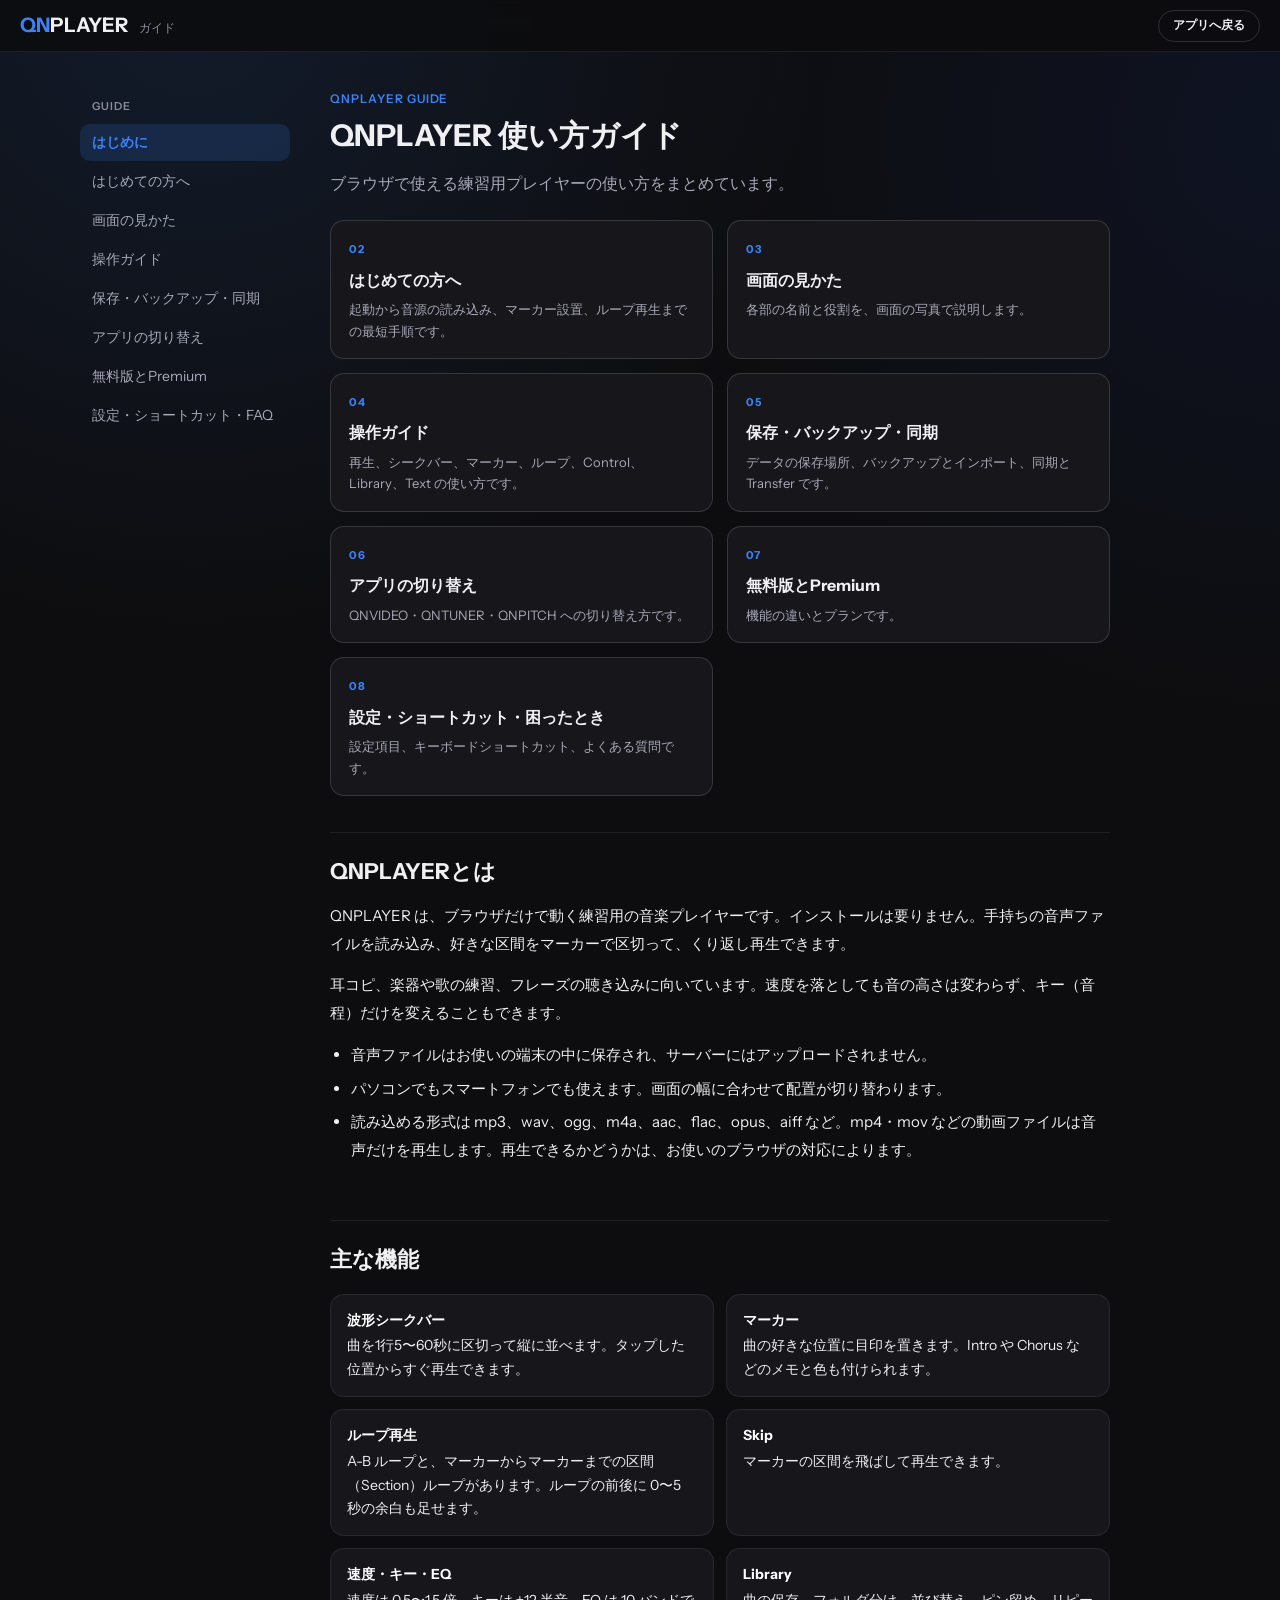
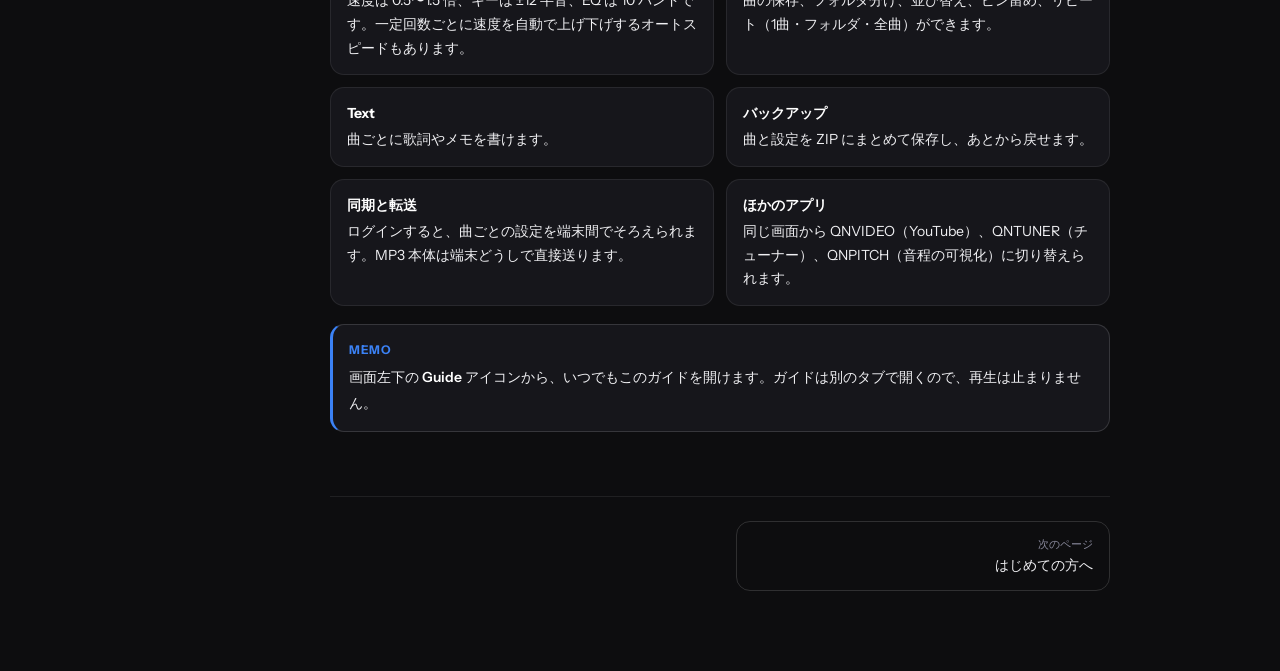
==== guide/index.html @ 4bb79da4 "4.12.0" ====
<!DOCTYPE html>
<html lang="ja">
<head>
<meta charset="UTF-8">
<meta name="viewport" content="width=device-width, initial-scale=1">
<title>QNPLAYER 使い方ガイド | QNPLAYER ガイド</title>
<link rel="icon" type="image/x-icon" href="../favicon/favicon.ico">
<link rel="stylesheet" href="https://fonts.googleapis.com/css2?family=Instrument+Sans:wght@400;500;600;700&amp;display=swap">
<link rel="stylesheet" href="guide.css">
<script src="guide.js"></script>
</head>
<body>
<header class="g-top">
  <a class="g-logo" href="index.html"><b>QN</b>PLAYER<small>ガイド</small></a>
  <span class="g-top-spacer"></span>
  <a class="g-back" href="../index.html">アプリへ戻る</a>
</header>
<div class="g-shell">
  <nav class="g-nav" aria-label="ガイドの目次">
    <p class="g-nav-title">Guide</p>
    <a href="index.html" class="is-current">はじめに</a><a href="start.html">はじめての方へ</a><a href="screen.html">画面の見かた</a><a href="operations.html">操作ガイド</a><a href="data.html">保存・バックアップ・同期</a><a href="apps.html">アプリの切り替え</a><a href="plan.html">無料版とPremium</a><a href="reference.html">設定・ショートカット・FAQ</a>
  </nav>
  <main class="g-main">
    <p class="g-eyebrow">QNPLAYER GUIDE</p>
    <h1>QNPLAYER 使い方ガイド</h1>
    <p class="g-lead">ブラウザで使える練習用プレイヤーの使い方をまとめています。</p>

<div class="g-cards"><a class="g-card" href="start.html"><em>02</em><b>はじめての方へ</b><span>起動から音源の読み込み、マーカー設置、ループ再生までの最短手順です。</span></a><a class="g-card" href="screen.html"><em>03</em><b>画面の見かた</b><span>各部の名前と役割を、画面の写真で説明します。</span></a><a class="g-card" href="operations.html"><em>04</em><b>操作ガイド</b><span>再生、シークバー、マーカー、ループ、Control、Library、Text の使い方です。</span></a><a class="g-card" href="data.html"><em>05</em><b>保存・バックアップ・同期</b><span>データの保存場所、バックアップとインポート、同期と Transfer です。</span></a><a class="g-card" href="apps.html"><em>06</em><b>アプリの切り替え</b><span>QNVIDEO・QNTUNER・QNPITCH への切り替え方です。</span></a><a class="g-card" href="plan.html"><em>07</em><b>無料版とPremium</b><span>機能の違いとプランです。</span></a><a class="g-card" href="reference.html"><em>08</em><b>設定・ショートカット・困ったとき</b><span>設定項目、キーボードショートカット、よくある質問です。</span></a></div>

<h2 id="about">QNPLAYERとは</h2>
<p>QNPLAYER は、ブラウザだけで動く練習用の音楽プレイヤーです。インストールは要りません。手持ちの音声ファイルを読み込み、好きな区間をマーカーで区切って、くり返し再生できます。</p>
<p>耳コピ、楽器や歌の練習、フレーズの聴き込みに向いています。速度を落としても音の高さは変わらず、キー（音程）だけを変えることもできます。</p>
<ul>
  <li>音声ファイルはお使いの端末の中に保存され、サーバーにはアップロードされません。</li>
  <li>パソコンでもスマートフォンでも使えます。画面の幅に合わせて配置が切り替わります。</li>
  <li>読み込める形式は mp3、wav、ogg、m4a、aac、flac、opus、aiff など。mp4・mov などの動画ファイルは音声だけを再生します。再生できるかどうかは、お使いのブラウザの対応によります。</li>
</ul>

<h2 id="features">主な機能</h2>
<ul class="g-feat">
  <li><b>波形シークバー</b>曲を1行5〜60秒に区切って縦に並べます。タップした位置からすぐ再生できます。</li>
  <li><b>マーカー</b>曲の好きな位置に目印を置きます。Intro や Chorus などのメモと色も付けられます。</li>
  <li><b>ループ再生</b>A-B ループと、マーカーからマーカーまでの区間（Section）ループがあります。ループの前後に 0〜5 秒の余白も足せます。</li>
  <li><b>Skip</b>マーカーの区間を飛ばして再生できます。</li>
  <li><b>速度・キー・EQ</b>速度は 0.5〜1.5 倍、キーは ±12 半音、EQ は 10 バンドです。一定回数ごとに速度を自動で上げ下げするオートスピードもあります。</li>
  <li><b>Library</b>曲の保存、フォルダ分け、並び替え、ピン留め、リピート（1曲・フォルダ・全曲）ができます。</li>
  <li><b>Text</b>曲ごとに歌詞やメモを書けます。</li>
  <li><b>バックアップ</b>曲と設定を ZIP にまとめて保存し、あとから戻せます。</li>
  <li><b>同期と転送</b>ログインすると、曲ごとの設定を端末間でそろえられます。MP3 本体は端末どうしで直接送ります。</li>
  <li><b>ほかのアプリ</b>同じ画面から QNVIDEO（YouTube）、QNTUNER（チューナー）、QNPITCH（音程の可視化）に切り替えられます。</li>
</ul>
<div class="g-note"><span class="g-note-title">MEMO</span>画面左下の <strong>Guide</strong> アイコンから、いつでもこのガイドを開けます。ガイドは別のタブで開くので、再生は止まりません。</div>

    <div class="g-pager"><span></span><a class="next" href="start.html"><small>次のページ</small>はじめての方へ</a></div>
  </main>
</div>
</body>
</html>
---- guide/guide.css ----
/* guide.css — アプリ内ガイド(guide/*.html)共通。色・角丸・文字はアプリ(style-core.css)のトークンに揃える */
:root {
  --accent-primary: #3b82f6;
  --accent-secondary: #1d4ed8;
  --icon-muted: #8b8b9e;
  --text-bright: #f0f0f3;
  --text-dim: #a8a8b8;
  --border-subtle: rgba(255,255,255,0.08);
  --border-strong: rgba(255,255,255,0.14);
  --surface: #16161b;
  --surface-2: #1c1c24;
  --radius-pill: 999px;
  --radius-field: 10px;
  --radius-popup: 14px;
  --radius-modal: 20px;
}
* { box-sizing: border-box; }
html { scroll-behavior: smooth; -webkit-text-size-adjust: 100%; }
body {
  margin: 0;
  background:
    radial-gradient(circle at 15% 0%, color-mix(in srgb, var(--accent-primary) 12%, transparent), transparent 45%),
    radial-gradient(circle at 100% 15%, color-mix(in srgb, var(--accent-secondary) 10%, transparent), transparent 40%),
    #0d0d0f;
  background-attachment: fixed;
  color: var(--text-bright);
  font-family: 'Instrument Sans', -apple-system, BlinkMacSystemFont, 'Hiragino Sans', 'Yu Gothic', 'Noto Sans JP', sans-serif;
  font-size: 15px;
  line-height: 1.85;
}
a { color: var(--accent-primary); text-decoration: none; }
a:hover { text-decoration: underline; }

.g-top {
  position: sticky; top: 0; z-index: 20;
  display: flex; align-items: center; gap: 16px;
  height: 52px; padding: 0 20px;
  background: rgba(13,13,15,0.9); backdrop-filter: blur(10px); -webkit-backdrop-filter: blur(10px);
  border-bottom: 1px solid var(--border-subtle);
}
.g-logo { font-weight: 700; font-size: 20px; letter-spacing: 0.01em; color: var(--text-bright); text-decoration: none !important; }
.g-logo b { color: var(--accent-primary); font-weight: 700; }
.g-logo small { margin-left: 10px; font-size: 12px; font-weight: 500; color: var(--icon-muted); letter-spacing: 0; }
.g-top-spacer { flex: 1; }
.g-back {
  display: inline-flex; align-items: center; height: 32px; padding: 0 14px;
  border: 1px solid var(--border-strong); border-radius: var(--radius-pill);
  color: var(--text-bright); font-size: 12px; font-weight: 600; text-decoration: none !important;
}
.g-back:hover { border-color: var(--accent-primary); color: var(--accent-primary); }

.g-shell { display: flex; align-items: flex-start; max-width: 1160px; margin: 0 auto; padding: 0 20px; gap: 40px; }
.g-nav {
  position: sticky; top: 72px; flex: 0 0 210px; padding: 24px 0;
  max-height: calc(100vh - 72px); overflow-y: auto;
}
.g-nav-title { font-size: 11px; font-weight: 600; letter-spacing: 0.08em; color: var(--icon-muted); text-transform: uppercase; margin: 0 0 8px 12px; }
.g-nav a {
  display: block; padding: 8px 12px; margin-bottom: 2px; border-radius: var(--radius-field);
  color: var(--text-dim); font-size: 14px; line-height: 1.5; text-decoration: none !important;
}
.g-nav a:hover { background: rgba(255,255,255,0.06); color: var(--text-bright); }
.g-nav a.is-current { background: color-mix(in srgb, var(--accent-primary) 16%, transparent); color: var(--accent-primary); font-weight: 600; }

.g-main { flex: 1; min-width: 0; max-width: 780px; padding: 36px 0 80px; }
.g-eyebrow { font-size: 12px; font-weight: 600; letter-spacing: 0.08em; color: var(--accent-primary); margin: 0 0 6px; }
h1 { font-size: 30px; line-height: 1.35; margin: 0 0 12px; font-weight: 700; }
.g-lead { font-size: 16px; color: var(--text-dim); margin: 0 0 8px; }
h2 { font-size: 22px; line-height: 1.4; margin: 56px 0 14px; padding-top: 24px; border-top: 1px solid var(--border-subtle); font-weight: 700; scroll-margin-top: 72px; }
h2:first-of-type { margin-top: 36px; }
h3 { font-size: 16px; margin: 32px 0 8px; color: var(--accent-primary); font-weight: 700; scroll-margin-top: 72px; }
p { margin: 0 0 14px; }
ul, ol { margin: 0 0 16px; padding-left: 1.4em; }
li { margin-bottom: 6px; }
li > ul, li > ol { margin: 6px 0 0; }
strong { color: #fff; font-weight: 600; }
code, kbd {
  font-family: 'SFMono-Regular', ui-monospace, Menlo, Consolas, monospace; font-size: 0.88em;
  background: var(--surface-2); border: 1px solid var(--border-strong); border-radius: 6px; padding: 1px 6px;
}
kbd { border-bottom-width: 2px; white-space: nowrap; }

.g-fig { margin: 20px 0 26px; }
.g-fig img { display: block; width: 100%; height: auto; border: 1px solid var(--border-strong); border-radius: var(--radius-popup); background: #0d0d0f; cursor: zoom-in; }
.g-fig figcaption { margin-top: 8px; font-size: 12px; color: var(--icon-muted); line-height: 1.6; }
.g-fig.is-narrow { max-width: 340px; }
.g-fig-row { display: flex; gap: 16px; align-items: flex-start; flex-wrap: wrap; margin: 20px 0 26px; }
.g-fig-row .g-fig { margin: 0; flex: 1 1 220px; }
.g-fig-row .g-fig.is-narrow { flex: 0 1 300px; }

.g-note, .g-warn {
  margin: 18px 0; padding: 14px 16px; border-radius: var(--radius-popup);
  border: 1px solid var(--border-strong); background: var(--surface); font-size: 14px;
}
.g-note { border-left: 3px solid var(--accent-primary); }
.g-warn { border-left: 3px solid #f59e0b; }
.g-note > :last-child, .g-warn > :last-child { margin-bottom: 0; }
.g-note-title { display: block; font-size: 12px; font-weight: 700; letter-spacing: 0.06em; color: var(--accent-primary); margin-bottom: 4px; }
.g-warn .g-note-title { color: #f59e0b; }

.g-table-wrap { overflow-x: auto; margin: 16px 0 22px; border: 1px solid var(--border-subtle); border-radius: var(--radius-popup); }
table { width: 100%; border-collapse: collapse; font-size: 14px; }
th, td { text-align: left; padding: 10px 14px; vertical-align: top; border-bottom: 1px solid var(--border-subtle); line-height: 1.7; }
th { background: var(--surface); color: var(--icon-muted); font-size: 12px; font-weight: 600; letter-spacing: 0.04em; white-space: nowrap; }
tr:last-child td { border-bottom: 0; }
td:first-child { white-space: nowrap; color: #fff; font-weight: 600; }
td.wrap-first:first-child { white-space: normal; }

.g-steps { list-style: none; padding: 0; counter-reset: step; margin: 20px 0; }
.g-steps > li { position: relative; padding: 0 0 0 48px; margin-bottom: 26px; counter-increment: step; }
.g-steps > li::before {
  content: counter(step); position: absolute; left: 0; top: 0; width: 32px; height: 32px; border-radius: 50%;
  background: var(--accent-primary); color: #fff; font-weight: 700; font-size: 15px; line-height: 32px; text-align: center;
}
.g-steps > li > strong:first-child { display: block; font-size: 17px; margin-bottom: 4px; }

.g-badge { display: inline-block; min-width: 20px; padding: 0 6px; margin-right: 4px; border-radius: 11px; background: #ffb020; color: #111; font-size: 12px; font-weight: 700; line-height: 20px; text-align: center; }

.g-cards { display: grid; grid-template-columns: repeat(2, 1fr); gap: 14px; margin: 22px 0; }
.g-card {
  display: block; padding: 18px 18px 16px; border: 1px solid var(--border-strong); border-radius: var(--radius-popup);
  background: var(--surface); color: var(--text-bright); text-decoration: none !important; transition: border-color .13s, transform .13s;
}
.g-card:hover { border-color: var(--accent-primary); transform: translateY(-1px); }
.g-card b { display: block; font-size: 16px; margin-bottom: 4px; }
.g-card span { display: block; font-size: 13px; color: var(--text-dim); line-height: 1.65; }
.g-card em { display: block; font-style: normal; font-size: 11px; font-weight: 700; letter-spacing: 0.08em; color: var(--accent-primary); margin-bottom: 6px; }

.g-feat { display: grid; grid-template-columns: repeat(2, 1fr); gap: 12px; margin: 18px 0; padding: 0; list-style: none; }
.g-feat li { margin: 0; padding: 14px 16px; border: 1px solid var(--border-subtle); border-radius: var(--radius-popup); background: var(--surface); font-size: 14px; line-height: 1.7; }
.g-feat li b { display: block; color: #fff; margin-bottom: 2px; }

.g-pager { display: flex; justify-content: space-between; gap: 12px; margin-top: 64px; padding-top: 24px; border-top: 1px solid var(--border-subtle); }
.g-pager a {
  flex: 1; max-width: 48%; padding: 14px 16px; border: 1px solid var(--border-strong); border-radius: var(--radius-popup);
  color: var(--text-bright); text-decoration: none !important; font-size: 14px; line-height: 1.5;
}
.g-pager a small { display: block; font-size: 11px; color: var(--icon-muted); margin-bottom: 2px; }
.g-pager a:hover { border-color: var(--accent-primary); }
.g-pager a.next { text-align: right; margin-left: auto; }

.g-lightbox { position: fixed; inset: 0; z-index: 100; display: none; align-items: center; justify-content: center; padding: 20px; background: rgba(0,0,0,0.88); cursor: zoom-out; }
.g-lightbox.is-open { display: flex; }
.g-lightbox img { max-width: 100%; max-height: 100%; border-radius: var(--radius-popup); }

@media (max-width: 860px) {
  body { font-size: 15px; }
  .g-shell { display: block; padding: 0 16px; }
  .g-nav { position: static; max-height: none; padding: 14px 0 0; display: flex; gap: 6px; overflow-x: auto; scrollbar-width: none; }
  .g-nav::-webkit-scrollbar { display: none; }
  .g-nav-title { display: none; }
  .g-nav a { flex: 0 0 auto; margin: 0; padding: 7px 14px; border: 1px solid var(--border-strong); border-radius: var(--radius-pill); font-size: 13px; white-space: nowrap; }
  .g-nav a.is-current { border-color: var(--accent-primary); }
  .g-main { padding-top: 22px; }
  h1 { font-size: 25px; }
  h2 { font-size: 20px; margin-top: 44px; }
  .g-cards, .g-feat { grid-template-columns: 1fr; }
  .g-top { padding: 0 16px; }
  .g-logo small { display: none; }
  .g-pager { flex-direction: column; }
  .g-pager a { max-width: none; }
  td:first-child { white-space: normal; }
}
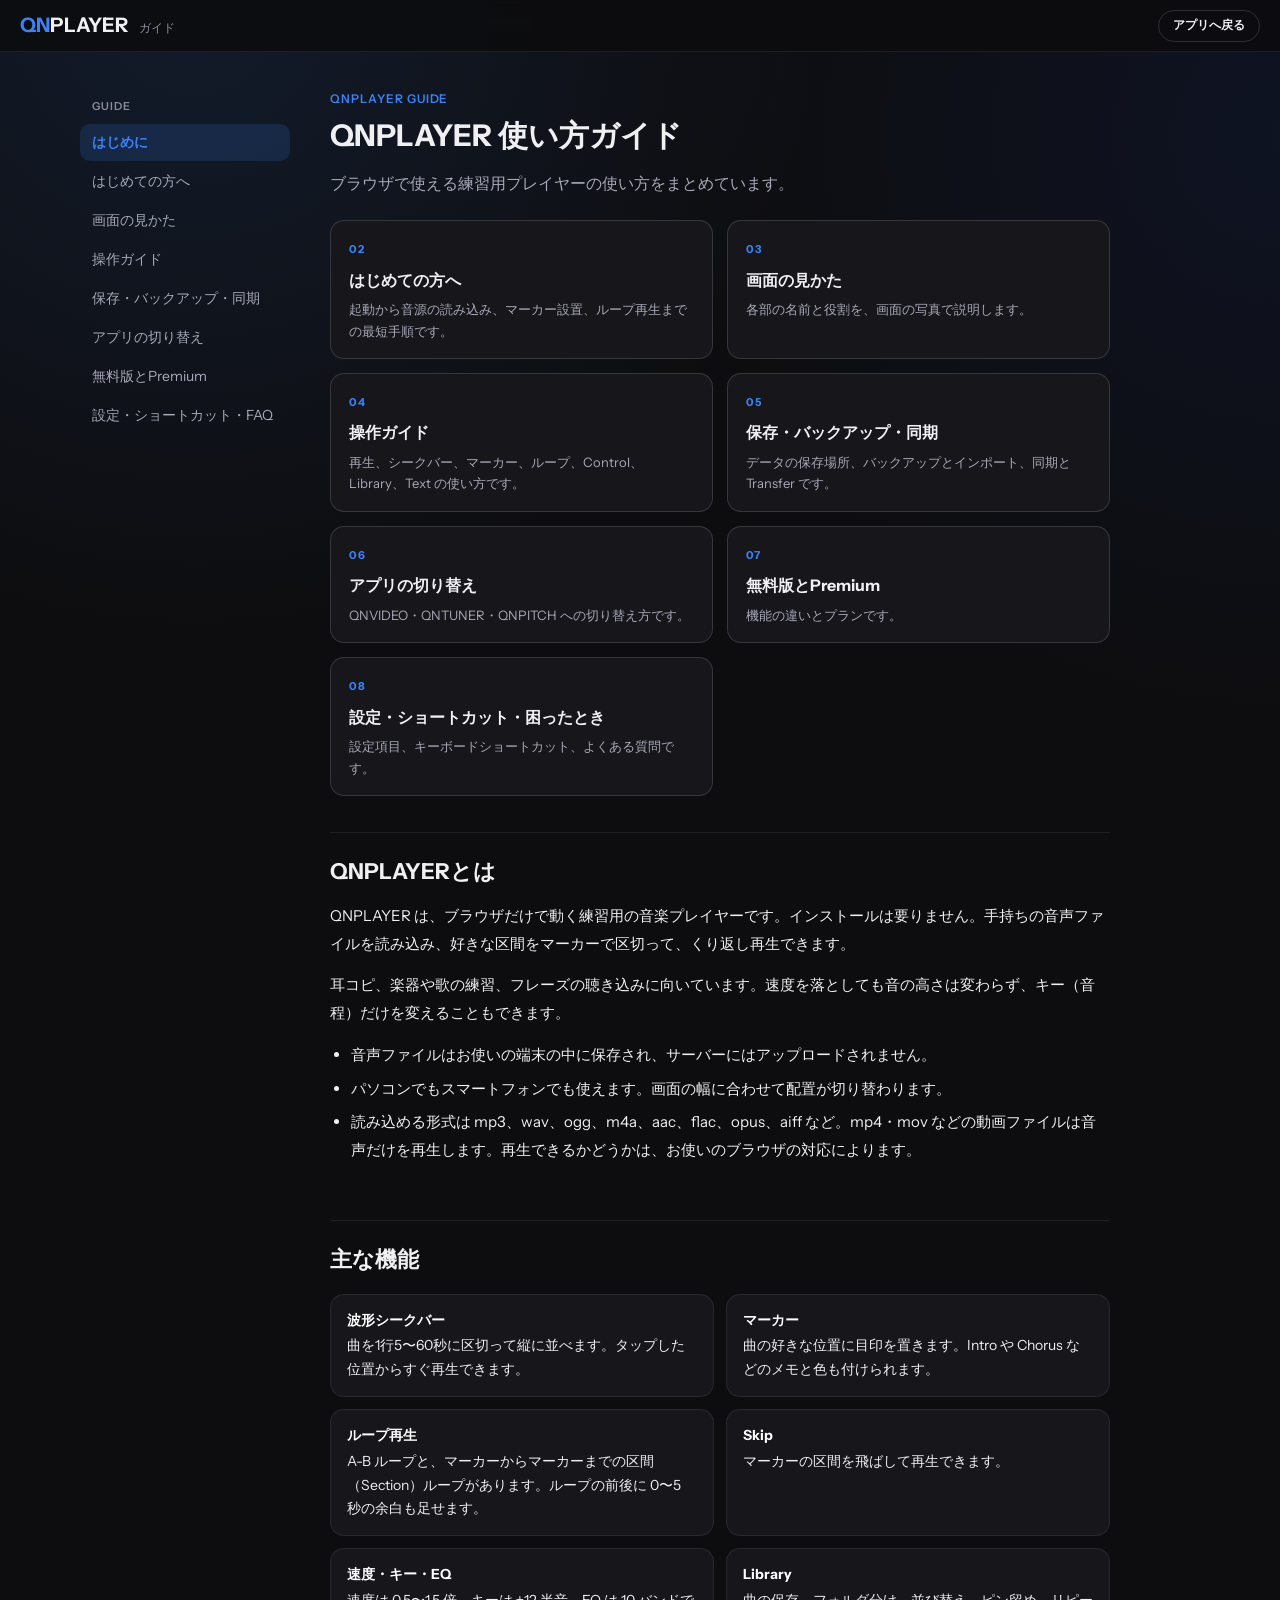
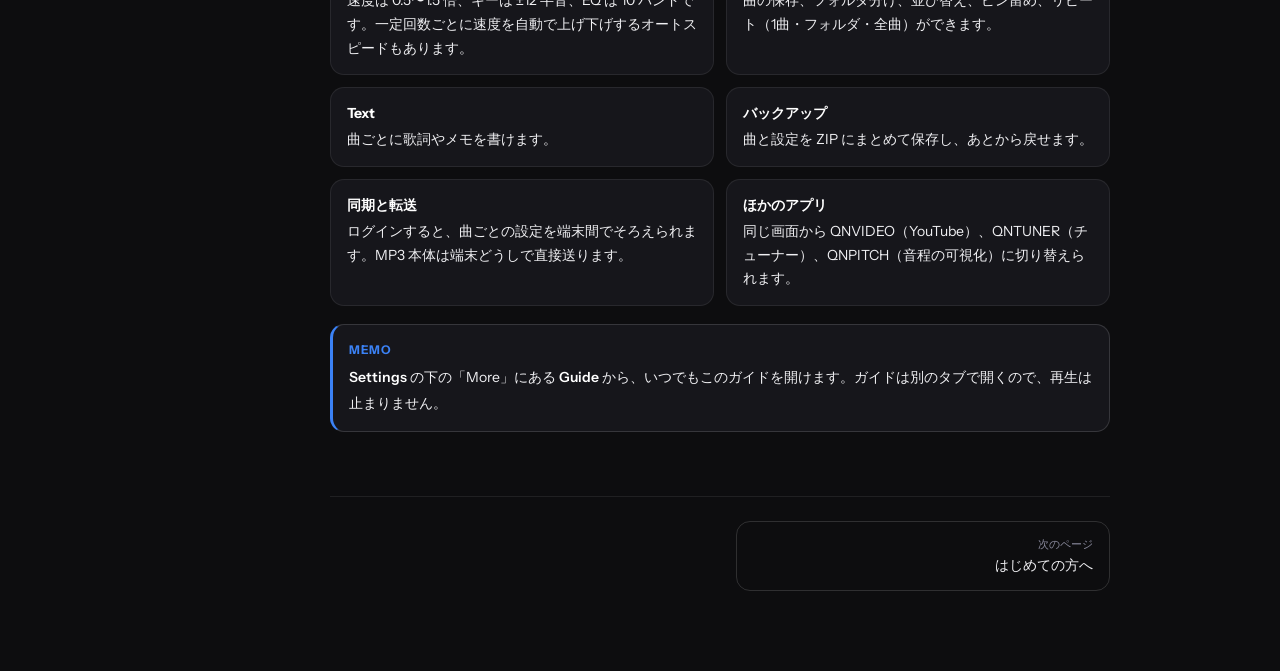
==== commit a9b446ee: "4.14.0" ====
--- a/guide/index.html
+++ b/guide/index.html
@@ -49,7 +49,7 @@
   <li><b>同期と転送</b>ログインすると、曲ごとの設定を端末間でそろえられます。MP3 本体は端末どうしで直接送ります。</li>
   <li><b>ほかのアプリ</b>同じ画面から QNVIDEO（YouTube）、QNTUNER（チューナー）、QNPITCH（音程の可視化）に切り替えられます。</li>
 </ul>
-<div class="g-note"><span class="g-note-title">MEMO</span>画面左下の <strong>Guide</strong> アイコンから、いつでもこのガイドを開けます。ガイドは別のタブで開くので、再生は止まりません。</div>
+<div class="g-note"><span class="g-note-title">MEMO</span><strong>Settings</strong> の下の「More」にある <strong>Guide</strong> から、いつでもこのガイドを開けます。ガイドは別のタブで開くので、再生は止まりません。</div>
 
     <div class="g-pager"><span></span><a class="next" href="start.html"><small>次のページ</small>はじめての方へ</a></div>
   </main>
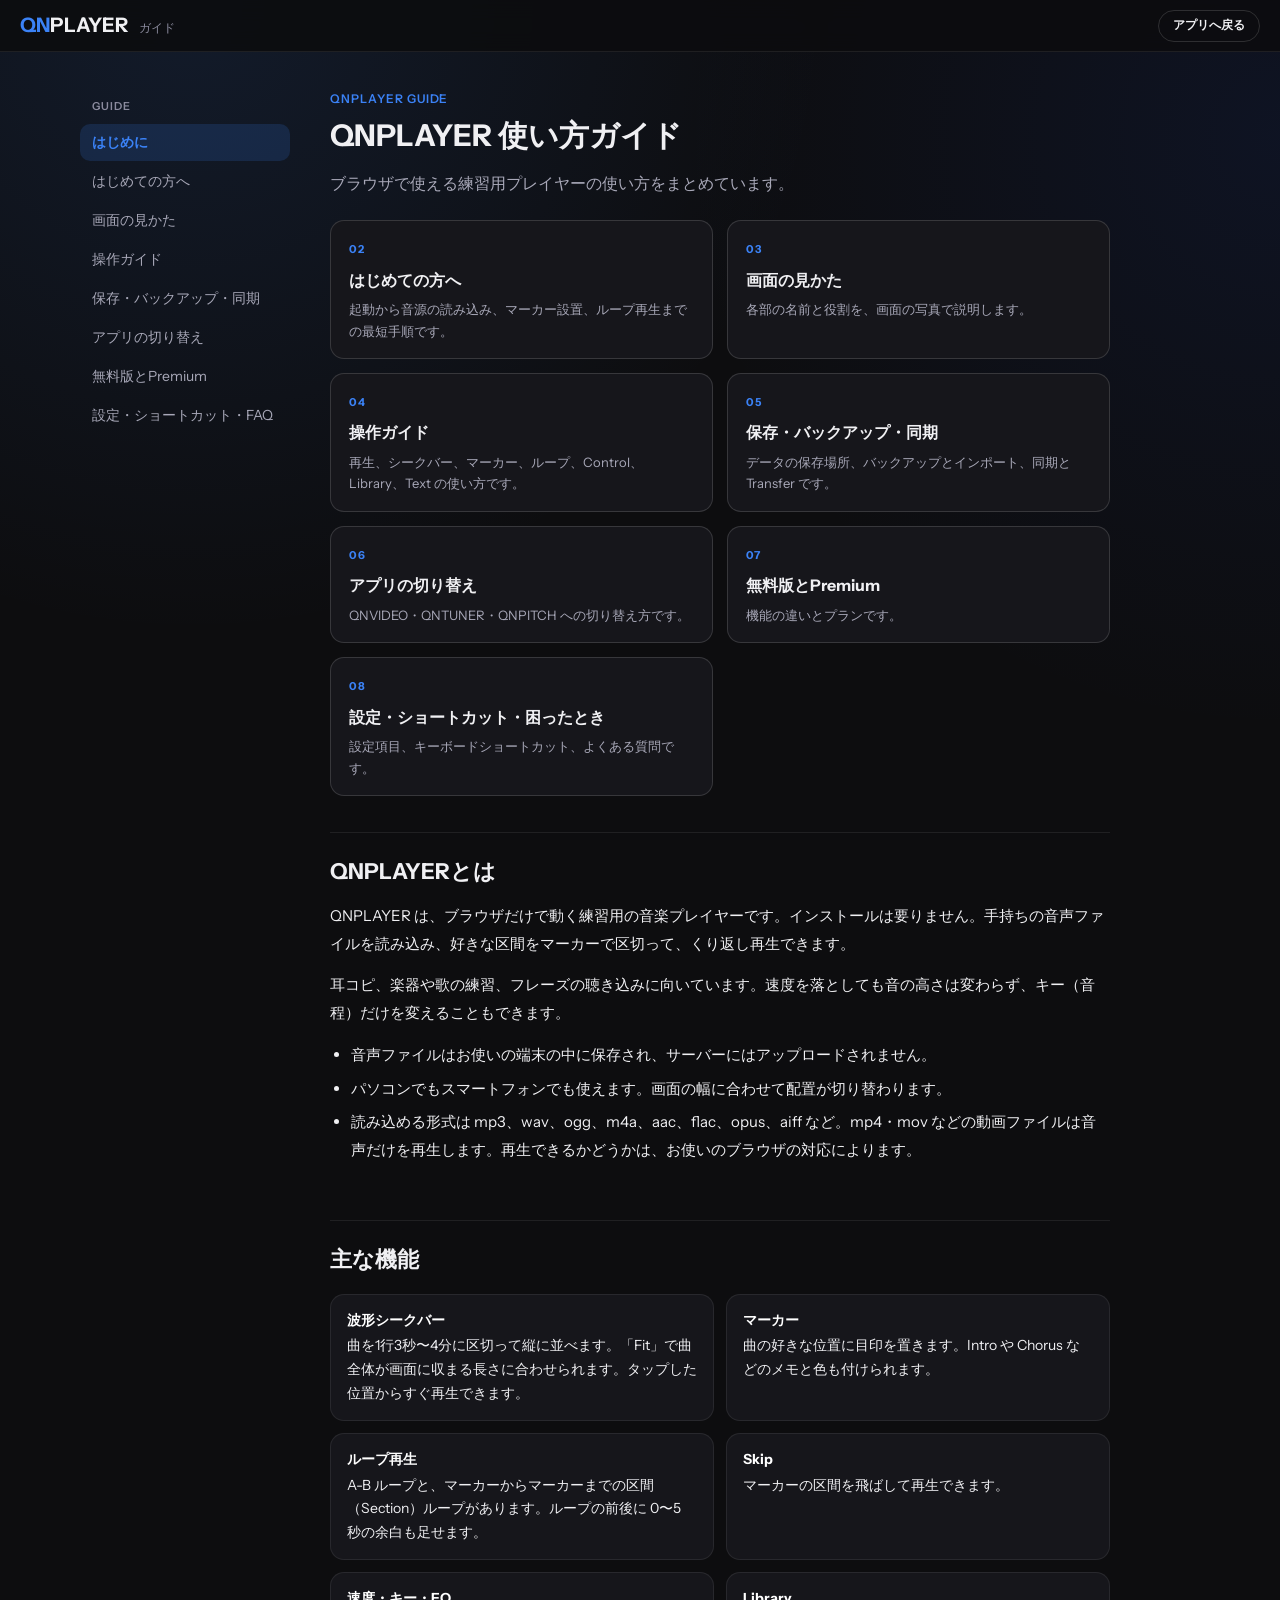
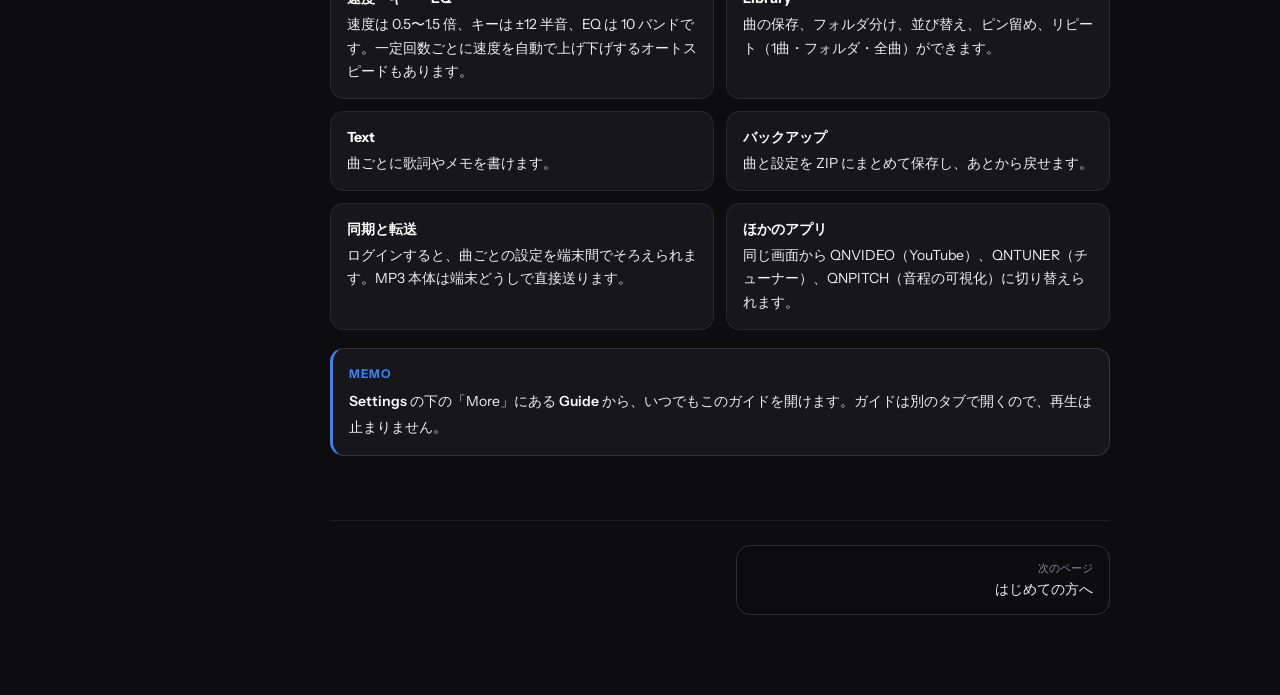
==== commit c545129e: "4.15.0" ====
--- a/guide/index.html
+++ b/guide/index.html
@@ -38,7 +38,7 @@
 
 <h2 id="features">主な機能</h2>
 <ul class="g-feat">
-  <li><b>波形シークバー</b>曲を1行5〜60秒に区切って縦に並べます。タップした位置からすぐ再生できます。</li>
+  <li><b>波形シークバー</b>曲を1行3秒〜4分に区切って縦に並べます。「Fit」で曲全体が画面に収まる長さに合わせられます。タップした位置からすぐ再生できます。</li>
   <li><b>マーカー</b>曲の好きな位置に目印を置きます。Intro や Chorus などのメモと色も付けられます。</li>
   <li><b>ループ再生</b>A-B ループと、マーカーからマーカーまでの区間（Section）ループがあります。ループの前後に 0〜5 秒の余白も足せます。</li>
   <li><b>Skip</b>マーカーの区間を飛ばして再生できます。</li>
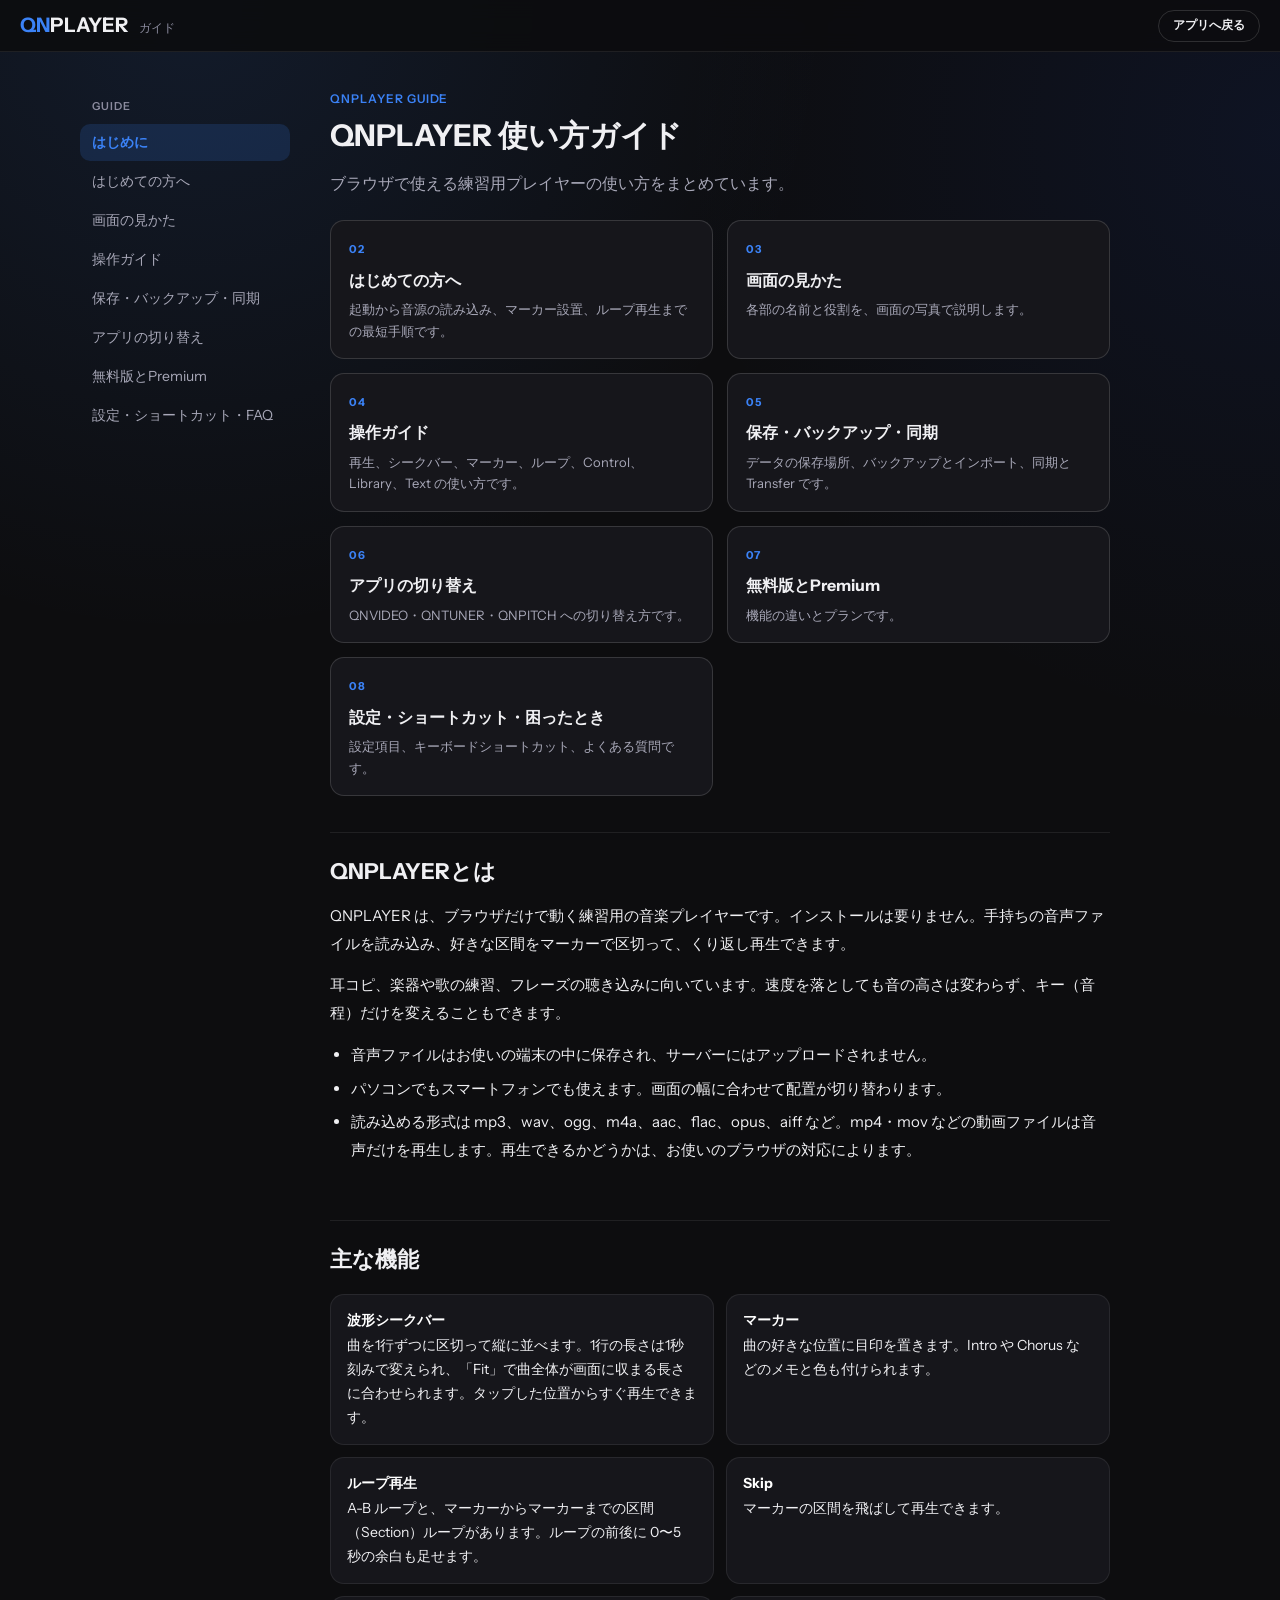
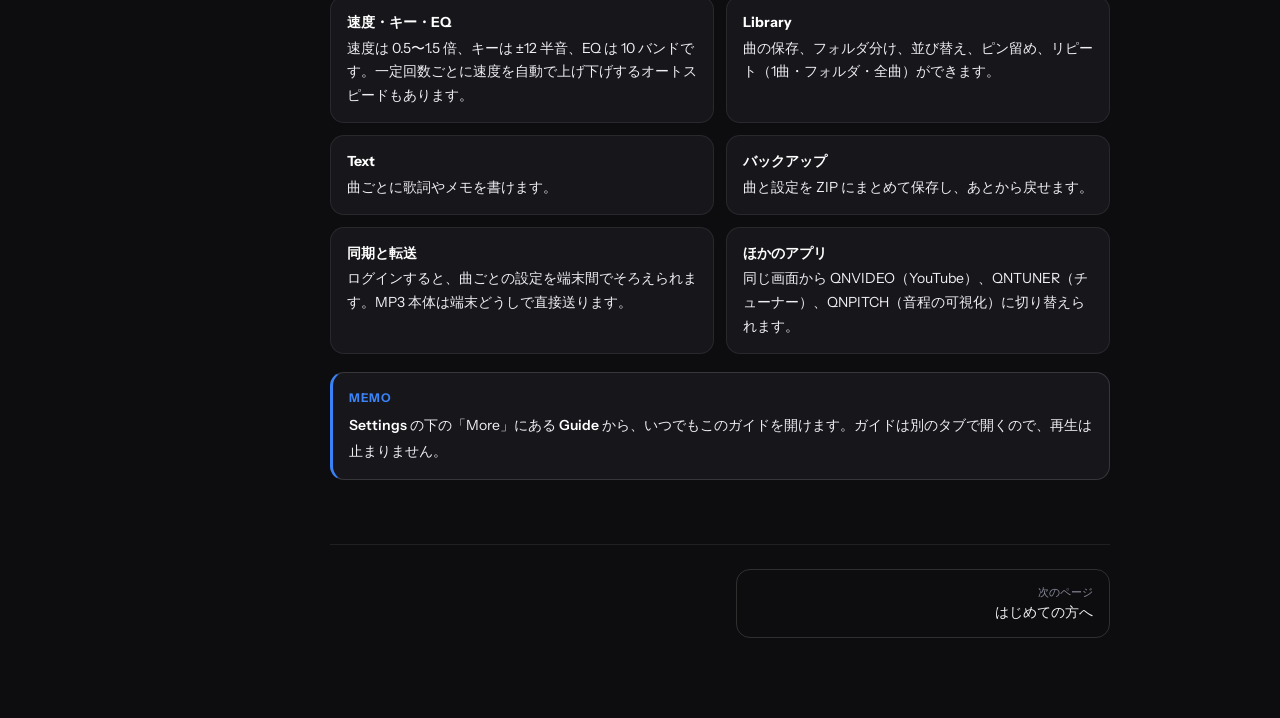
==== commit eb0822bc: "4.22.3" ====
--- a/guide/index.html
+++ b/guide/index.html
@@ -38,7 +38,7 @@
 
 <h2 id="features">主な機能</h2>
 <ul class="g-feat">
-  <li><b>波形シークバー</b>曲を1行3秒〜4分に区切って縦に並べます。「Fit」で曲全体が画面に収まる長さに合わせられます。タップした位置からすぐ再生できます。</li>
+  <li><b>波形シークバー</b>曲を1行ずつに区切って縦に並べます。1行の長さは1秒刻みで変えられ、「Fit」で曲全体が画面に収まる長さに合わせられます。タップした位置からすぐ再生できます。</li>
   <li><b>マーカー</b>曲の好きな位置に目印を置きます。Intro や Chorus などのメモと色も付けられます。</li>
   <li><b>ループ再生</b>A-B ループと、マーカーからマーカーまでの区間（Section）ループがあります。ループの前後に 0〜5 秒の余白も足せます。</li>
   <li><b>Skip</b>マーカーの区間を飛ばして再生できます。</li>
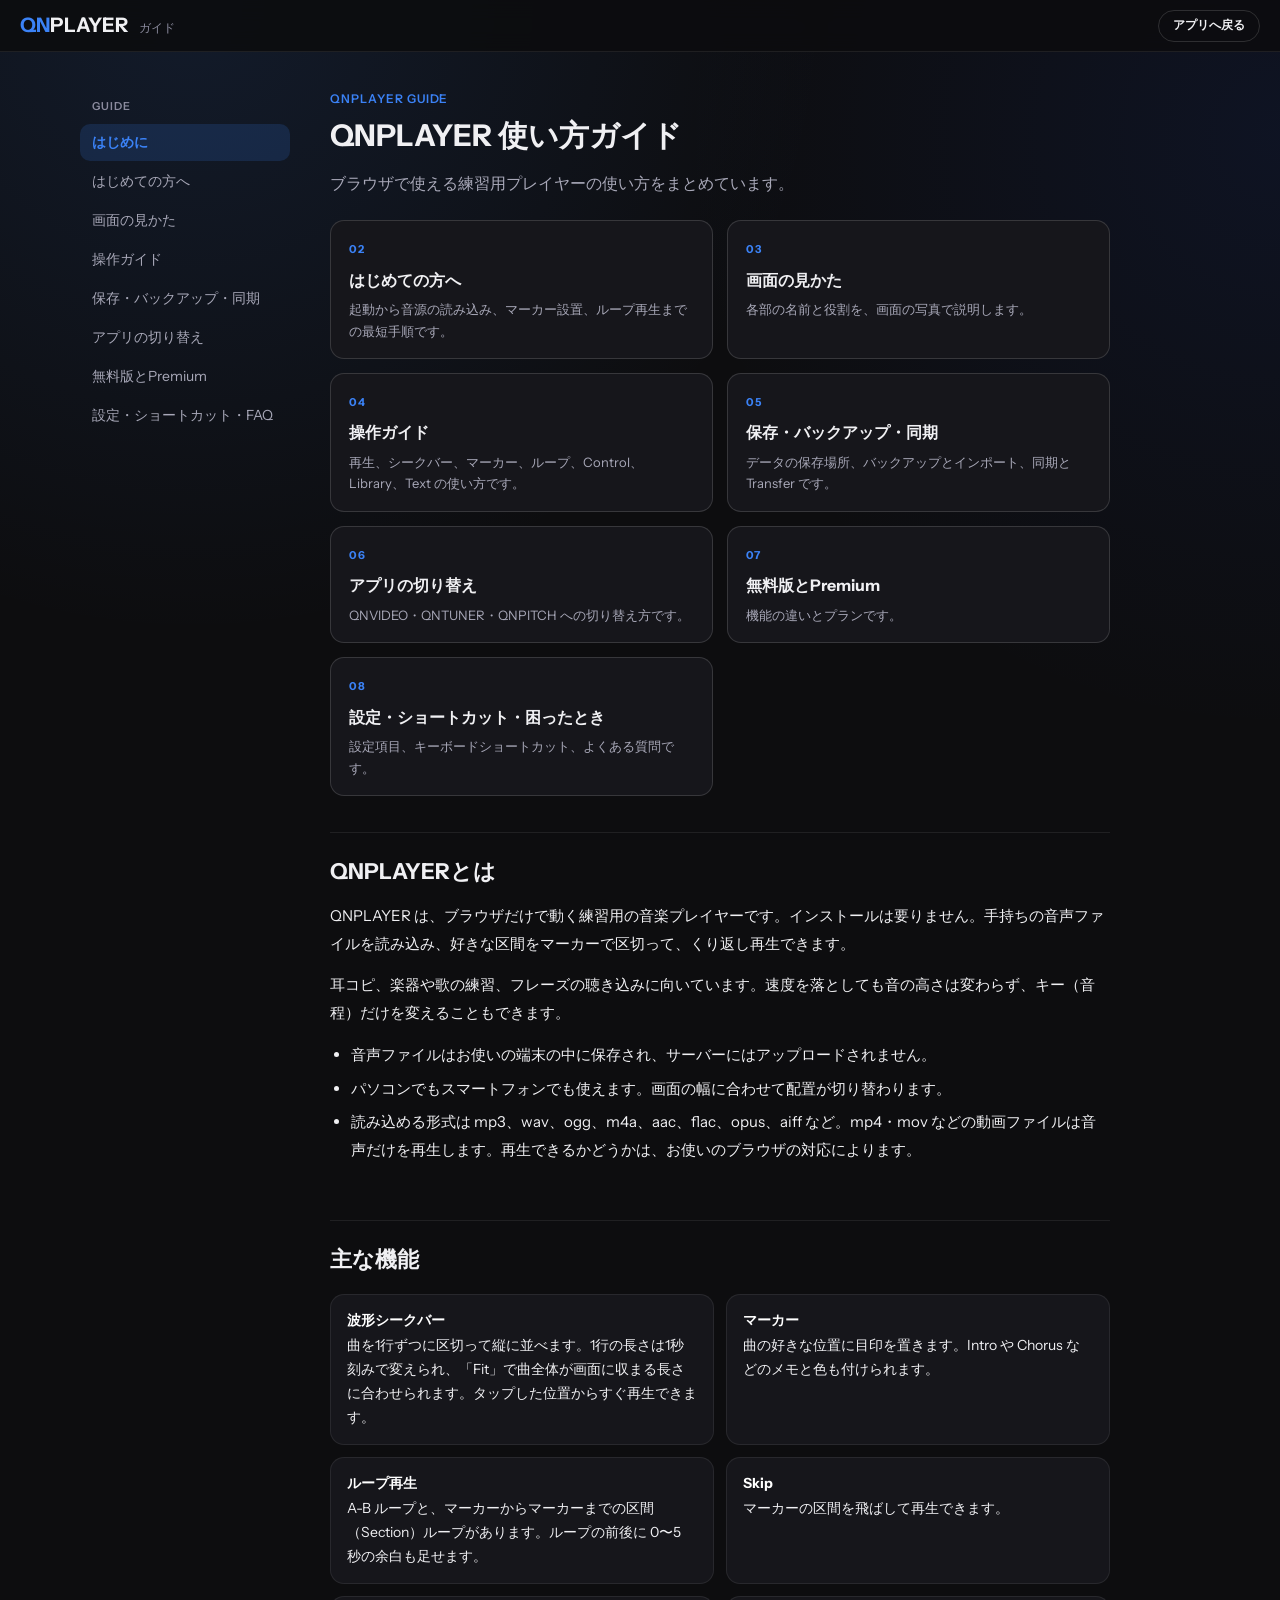
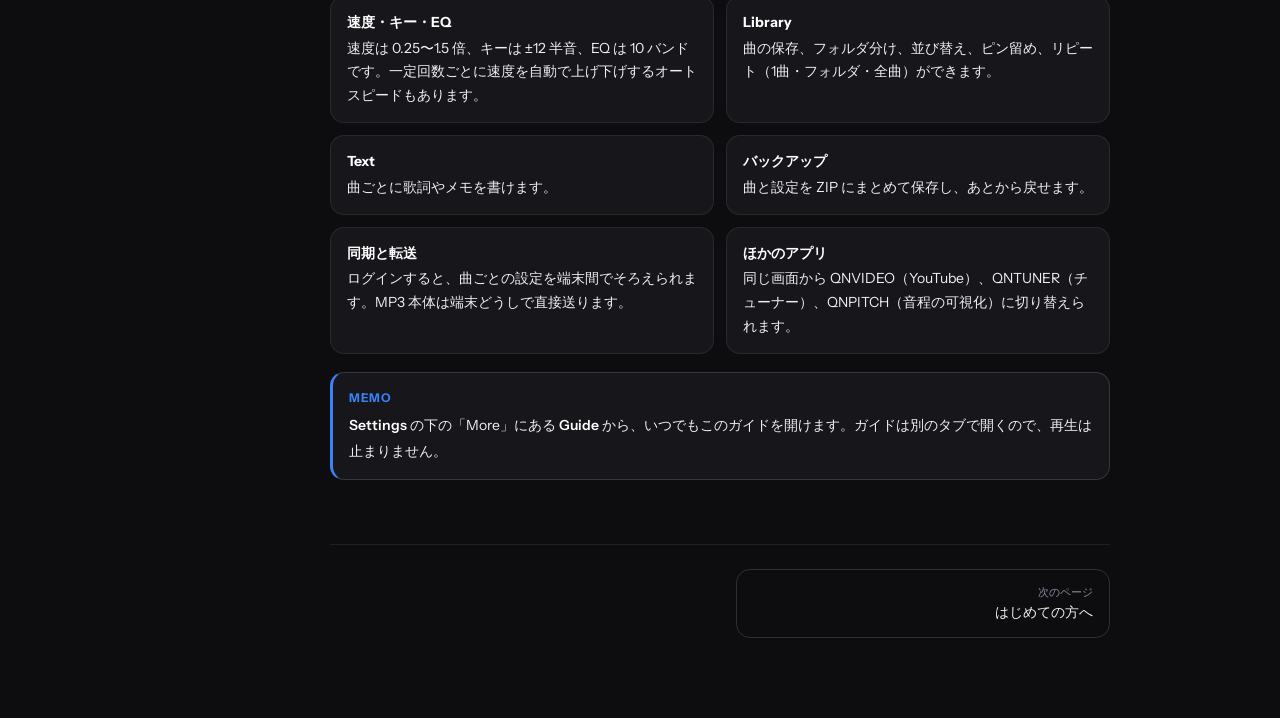
==== commit 6ad99e47: "4.25.0" ====
--- a/guide/index.html
+++ b/guide/index.html
@@ -42,7 +42,7 @@
   <li><b>マーカー</b>曲の好きな位置に目印を置きます。Intro や Chorus などのメモと色も付けられます。</li>
   <li><b>ループ再生</b>A-B ループと、マーカーからマーカーまでの区間（Section）ループがあります。ループの前後に 0〜5 秒の余白も足せます。</li>
   <li><b>Skip</b>マーカーの区間を飛ばして再生できます。</li>
-  <li><b>速度・キー・EQ</b>速度は 0.5〜1.5 倍、キーは ±12 半音、EQ は 10 バンドです。一定回数ごとに速度を自動で上げ下げするオートスピードもあります。</li>
+  <li><b>速度・キー・EQ</b>速度は 0.25〜1.5 倍、キーは ±12 半音、EQ は 10 バンドです。一定回数ごとに速度を自動で上げ下げするオートスピードもあります。</li>
   <li><b>Library</b>曲の保存、フォルダ分け、並び替え、ピン留め、リピート（1曲・フォルダ・全曲）ができます。</li>
   <li><b>Text</b>曲ごとに歌詞やメモを書けます。</li>
   <li><b>バックアップ</b>曲と設定を ZIP にまとめて保存し、あとから戻せます。</li>
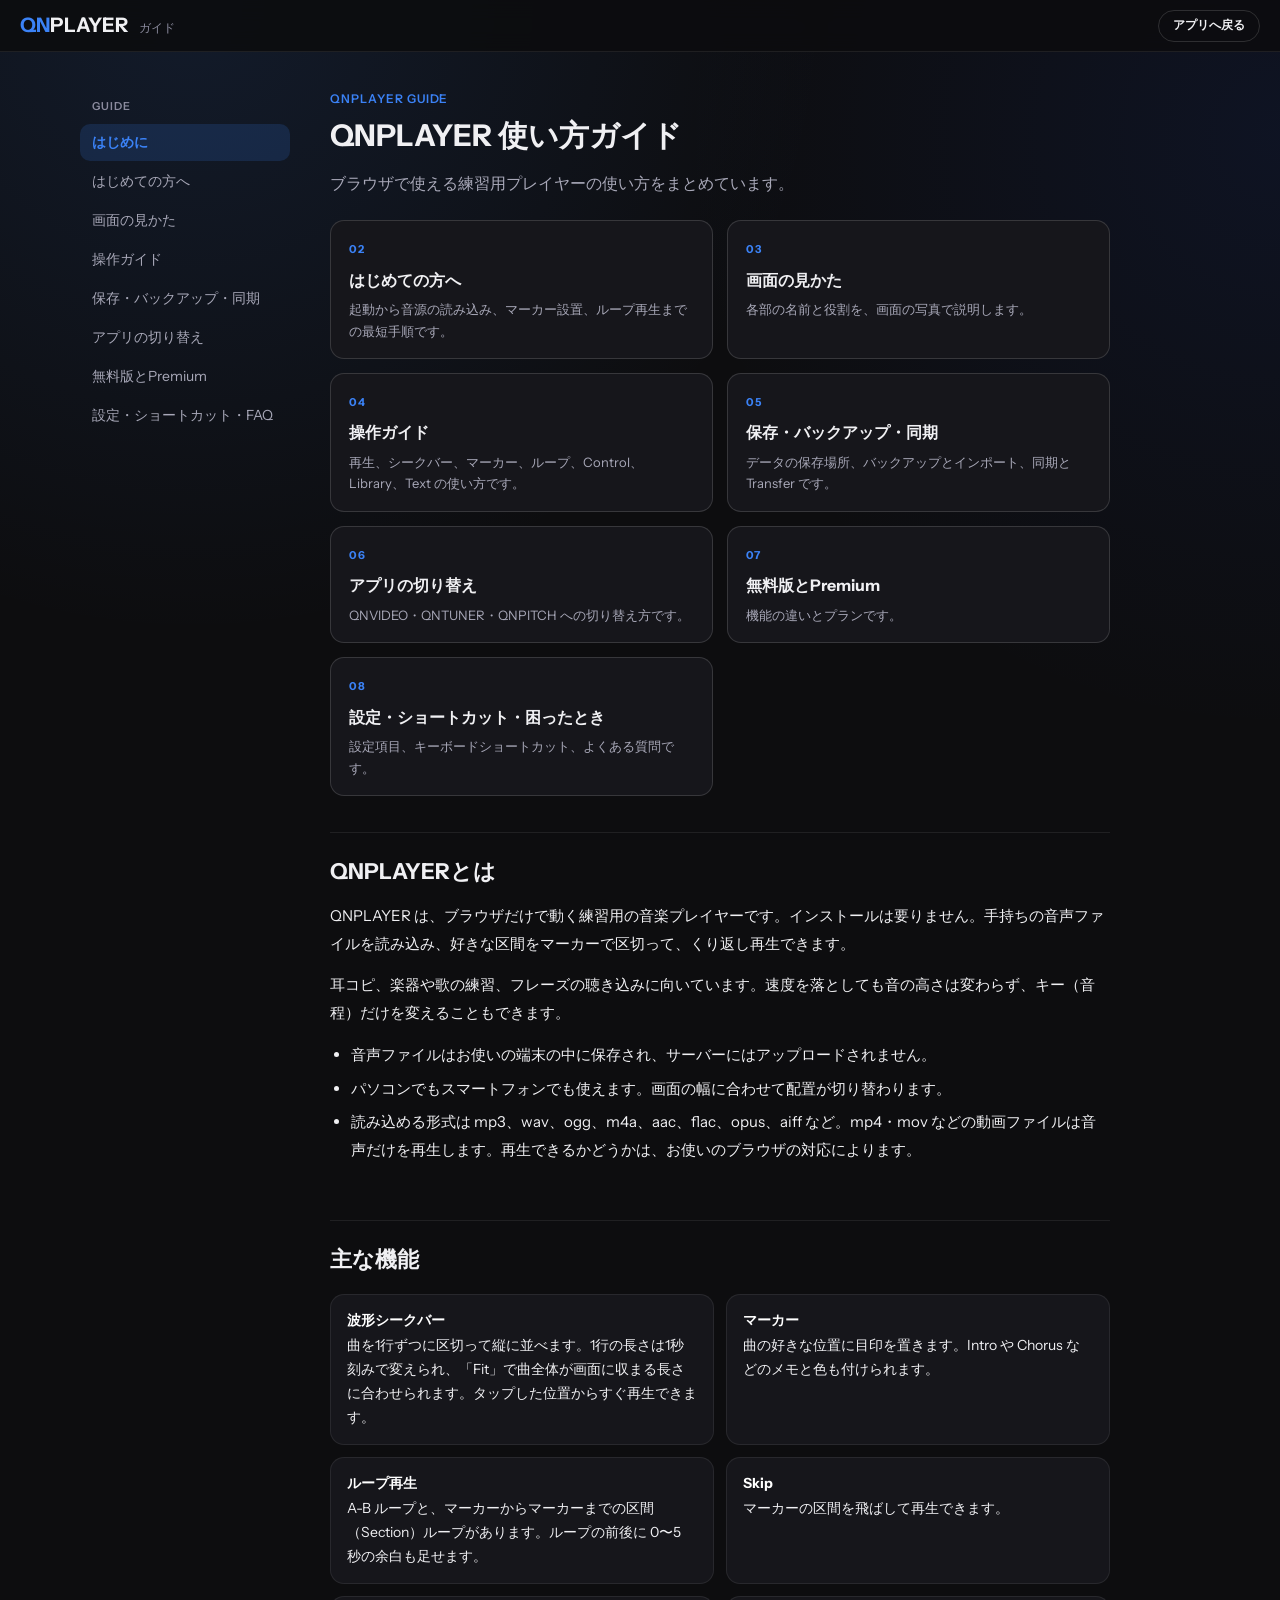
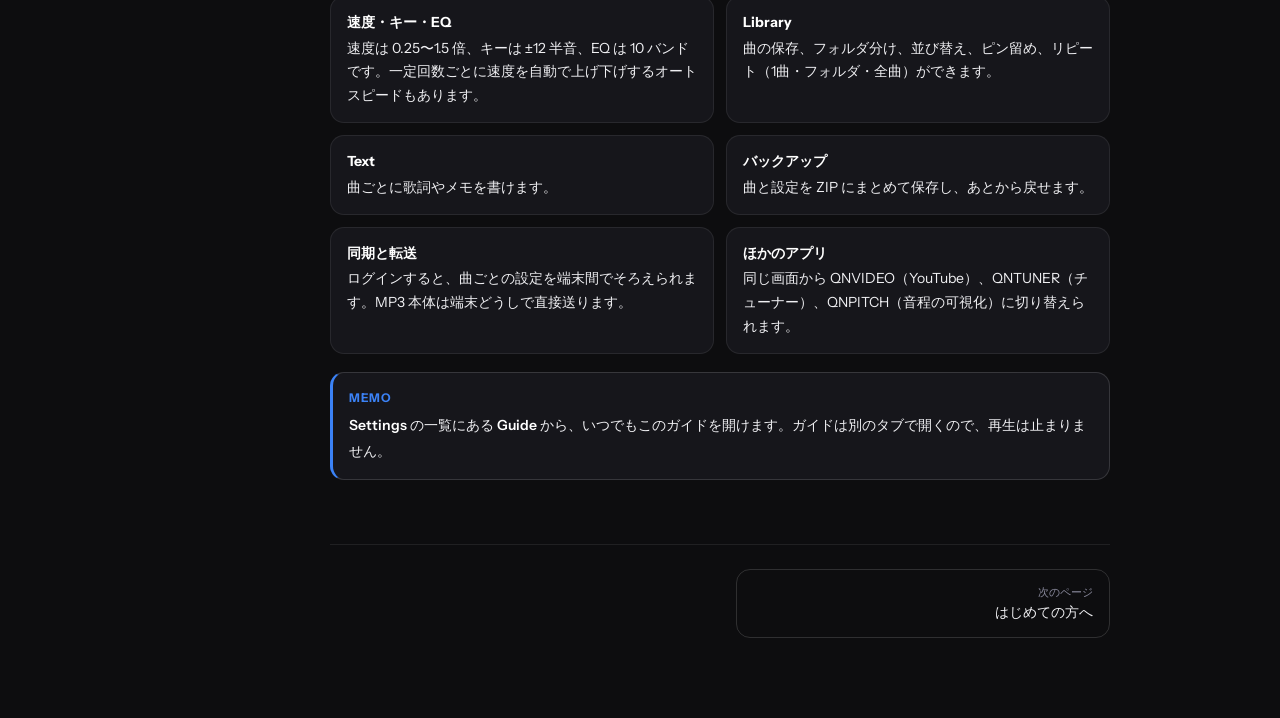
==== commit 331f234c: "4.59.0" ====
--- a/guide/index.html
+++ b/guide/index.html
@@ -7,6 +7,7 @@
 <link rel="icon" type="image/x-icon" href="../favicon/favicon.ico">
 <link rel="stylesheet" href="https://fonts.googleapis.com/css2?family=Instrument+Sans:wght@400;500;600;700&amp;display=swap">
 <link rel="stylesheet" href="guide.css">
+<script src="../JS/qn-features.js"></script>
 <script src="guide.js"></script>
 </head>
 <body>
@@ -49,7 +50,7 @@
   <li><b>同期と転送</b>ログインすると、曲ごとの設定を端末間でそろえられます。MP3 本体は端末どうしで直接送ります。</li>
   <li><b>ほかのアプリ</b>同じ画面から QNVIDEO（YouTube）、QNTUNER（チューナー）、QNPITCH（音程の可視化）に切り替えられます。</li>
 </ul>
-<div class="g-note"><span class="g-note-title">MEMO</span><strong>Settings</strong> の下の「More」にある <strong>Guide</strong> から、いつでもこのガイドを開けます。ガイドは別のタブで開くので、再生は止まりません。</div>
+<div class="g-note"><span class="g-note-title">MEMO</span><strong>Settings</strong> の一覧にある <strong>Guide</strong> から、いつでもこのガイドを開けます。ガイドは別のタブで開くので、再生は止まりません。</div>
 
     <div class="g-pager"><span></span><a class="next" href="start.html"><small>次のページ</small>はじめての方へ</a></div>
   </main>
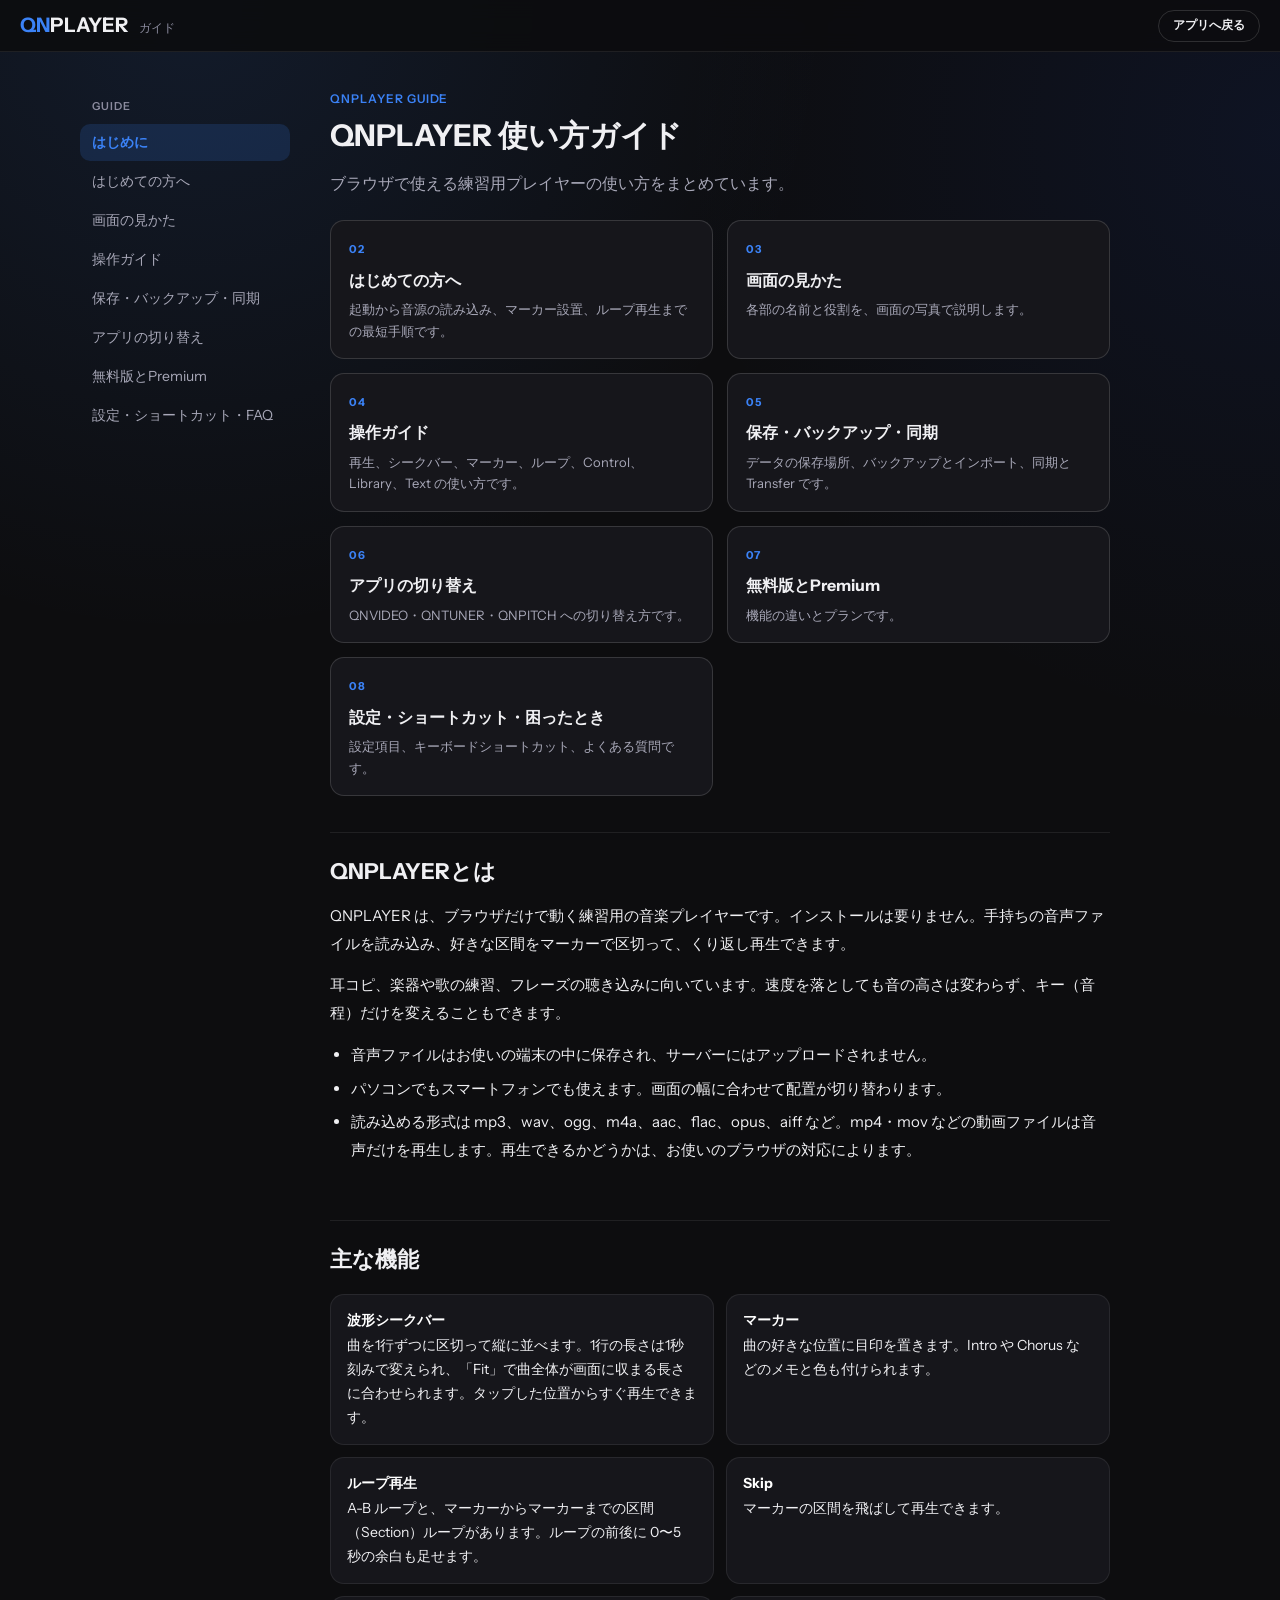
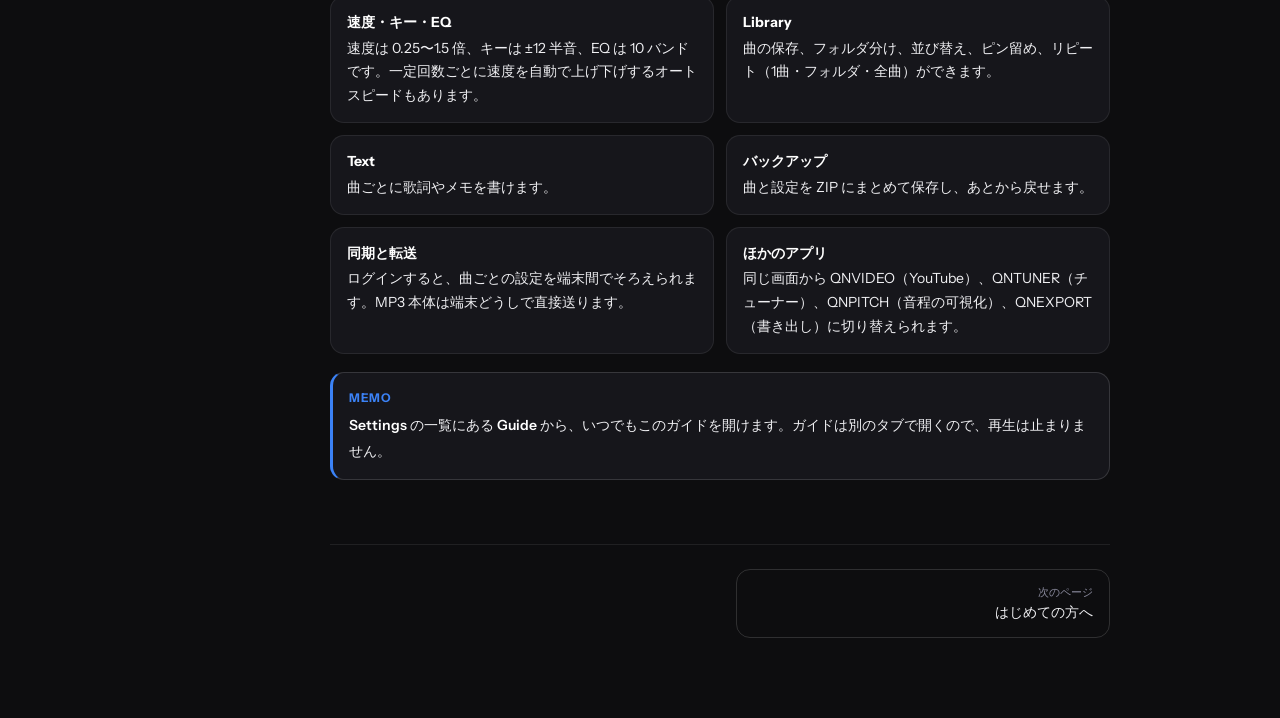
==== commit 8d6b05b0: "4.71.0" ====
--- a/guide/index.html
+++ b/guide/index.html
@@ -48,7 +48,7 @@
   <li><b>Text</b>曲ごとに歌詞やメモを書けます。</li>
   <li><b>バックアップ</b>曲と設定を ZIP にまとめて保存し、あとから戻せます。</li>
   <li><b>同期と転送</b>ログインすると、曲ごとの設定を端末間でそろえられます。MP3 本体は端末どうしで直接送ります。</li>
-  <li><b>ほかのアプリ</b>同じ画面から QNVIDEO（YouTube）、QNTUNER（チューナー）、QNPITCH（音程の可視化）に切り替えられます。</li>
+  <li><b>ほかのアプリ</b>同じ画面から QNVIDEO（YouTube）、QNTUNER（チューナー）、QNPITCH（音程の可視化）、QNEXPORT（書き出し）に切り替えられます。</li>
 </ul>
 <div class="g-note"><span class="g-note-title">MEMO</span><strong>Settings</strong> の一覧にある <strong>Guide</strong> から、いつでもこのガイドを開けます。ガイドは別のタブで開くので、再生は止まりません。</div>
 
